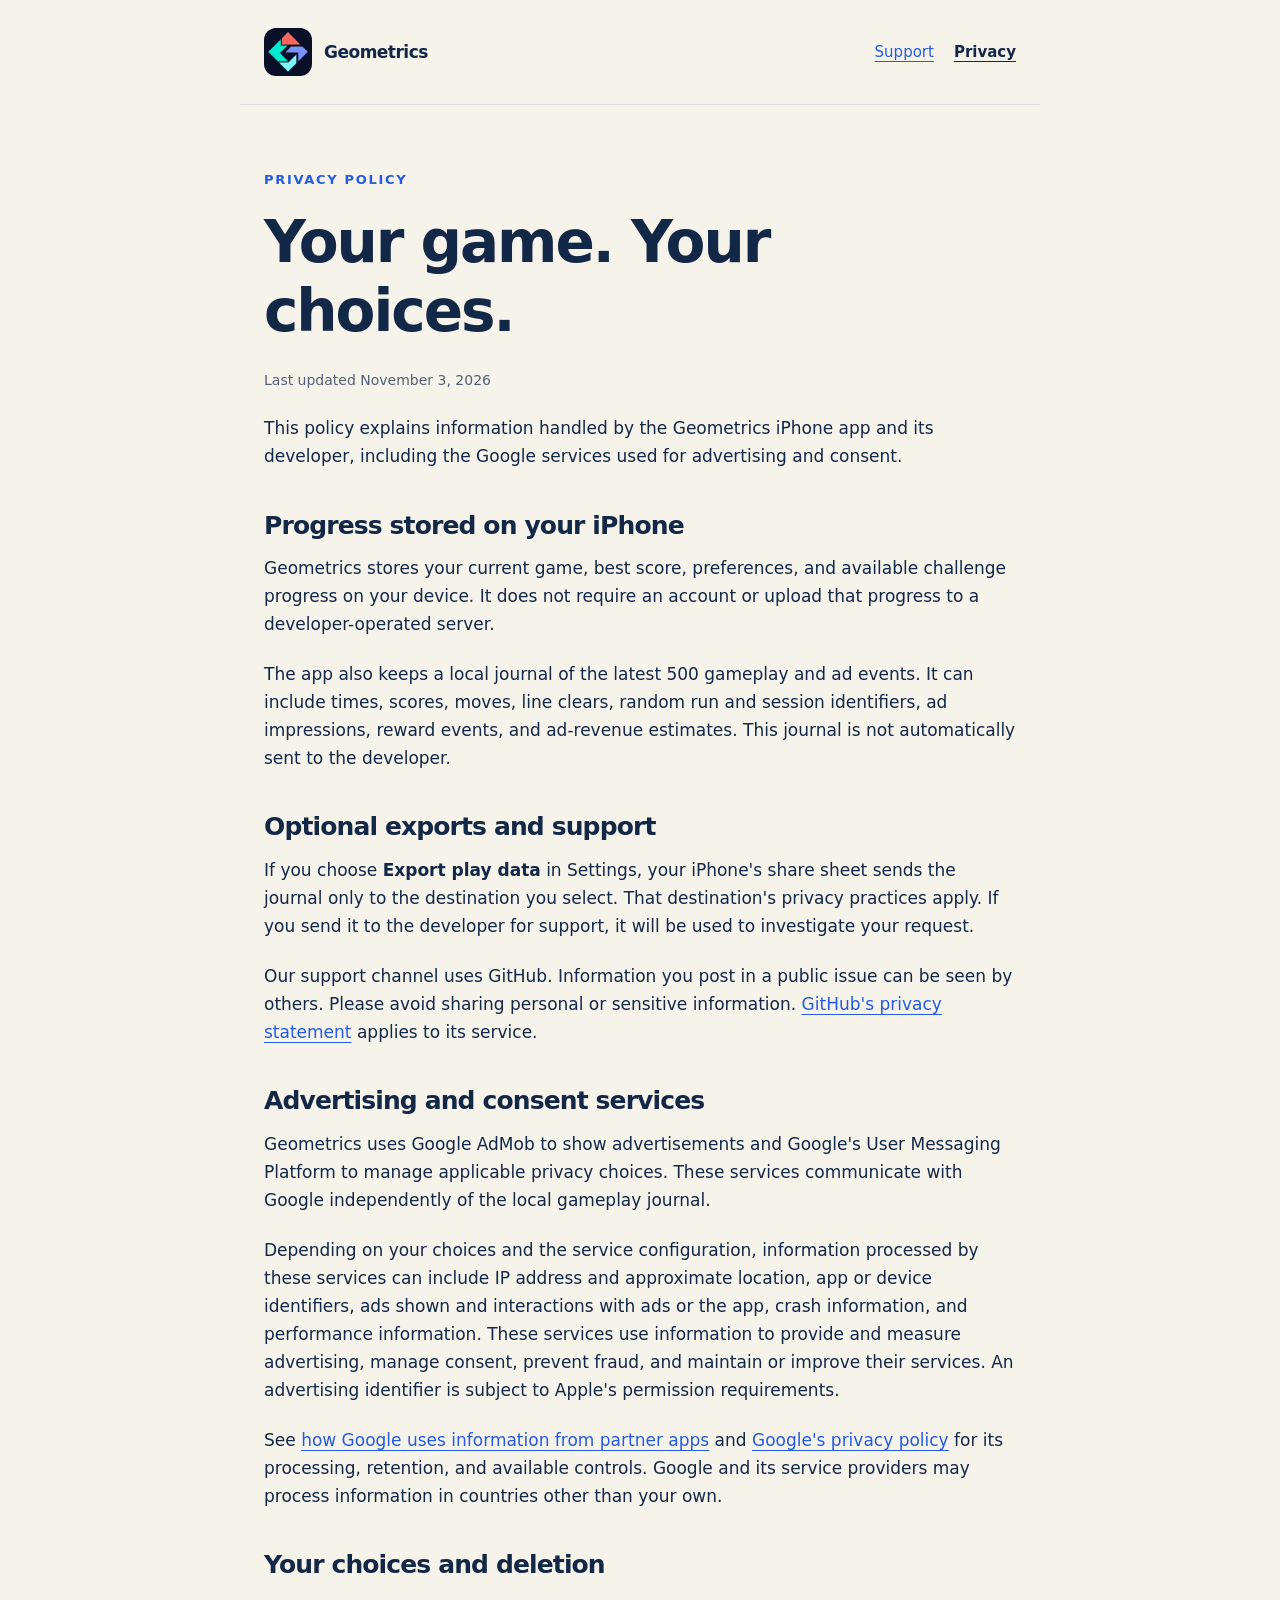
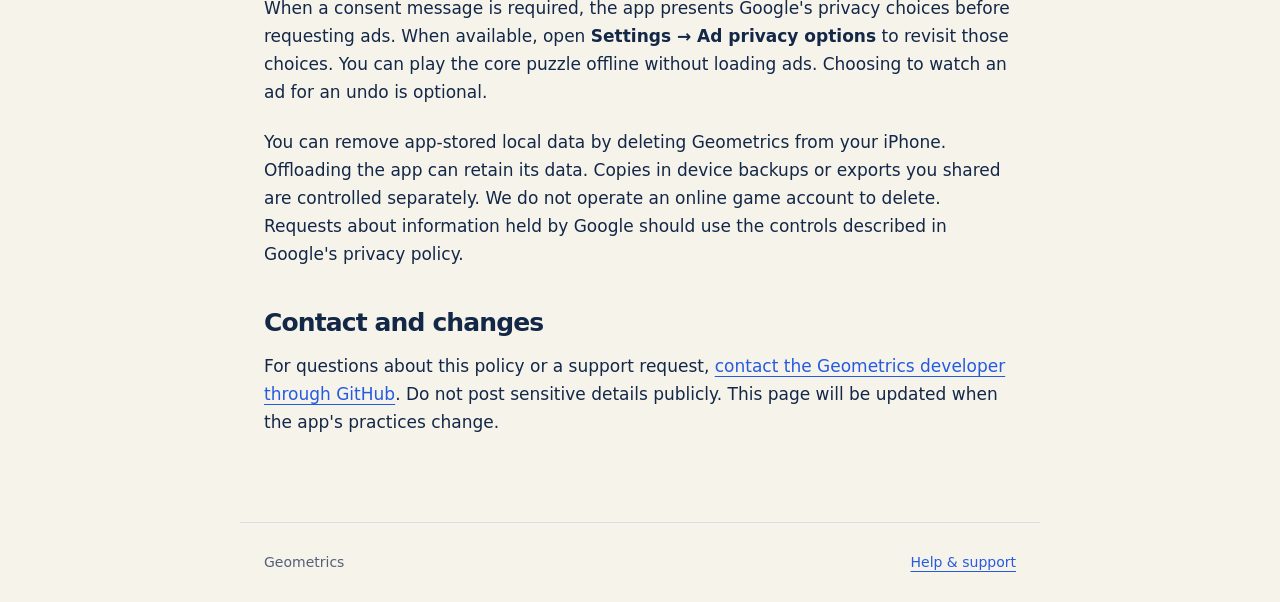
==== privacy.html @ 3883777c "Publish Geometrics support and privacy pages" ====
<!doctype html>
<html lang="en"><head><meta charset="utf-8"><meta name="viewport" content="width=device-width,initial-scale=1"><meta name="description" content="How Geometrics handles local progress, optional exports, and information used by Google's advertising and consent services."><title>Privacy policy · Geometrics</title><link rel="icon" href="assets/logo.png"><link rel="stylesheet" href="style.css"></head><body>
<a class="skip" href="#main">Skip to content</a><header><a class="brand" href="index.html"><img src="assets/logo.png" width="48" height="48" alt="">Geometrics</a><nav aria-label="Main"><a href="support.html">Support</a><a href="privacy.html" aria-current="page">Privacy</a></nav></header>
<main id="main"><p class="eyebrow">Privacy policy</p><h1>Your game. Your choices.</h1><p class="meta">Last updated November 3, 2026</p><p>This policy explains information handled by the Geometrics iPhone app and its developer, including the Google services used for advertising and consent.</p><h2>Progress stored on your iPhone</h2><p>Geometrics stores your current game, best score, preferences, and available challenge progress on your device. It does not require an account or upload that progress to a developer-operated server.</p><p>The app also keeps a local journal of the latest 500 gameplay and ad events. It can include times, scores, moves, line clears, random run and session identifiers, ad impressions, reward events, and ad-revenue estimates. This journal is not automatically sent to the developer.</p><h2>Optional exports and support</h2><p>If you choose <strong>Export play data</strong> in Settings, your iPhone's share sheet sends the journal only to the destination you select. That destination's privacy practices apply. If you send it to the developer for support, it will be used to investigate your request.</p><p>Our support channel uses GitHub. Information you post in a public issue can be seen by others. Please avoid sharing personal or sensitive information. <a href="https://docs.github.com/en/site-policy/privacy-policies/github-general-privacy-statement">GitHub's privacy statement</a> applies to its service.</p><h2>Advertising and consent services</h2><p>Geometrics uses Google AdMob to show advertisements and Google's User Messaging Platform to manage applicable privacy choices. These services communicate with Google independently of the local gameplay journal.</p><p>Depending on your choices and the service configuration, information processed by these services can include IP address and approximate location, app or device identifiers, ads shown and interactions with ads or the app, crash information, and performance information. These services use information to provide and measure advertising, manage consent, prevent fraud, and maintain or improve their services. An advertising identifier is subject to Apple's permission requirements.</p><p>See <a href="https://policies.google.com/technologies/partner-sites">how Google uses information from partner apps</a> and <a href="https://policies.google.com/privacy">Google's privacy policy</a> for its processing, retention, and available controls. Google and its service providers may process information in countries other than your own.</p><h2>Your choices and deletion</h2><p>When a consent message is required, the app presents Google's privacy choices before requesting ads. When available, open <strong>Settings → Ad privacy options</strong> to revisit those choices. You can play the core puzzle offline without loading ads. Choosing to watch an ad for an undo is optional.</p><p>You can remove app-stored local data by deleting Geometrics from your iPhone. Offloading the app can retain its data. Copies in device backups or exports you shared are controlled separately. We do not operate an online game account to delete. Requests about information held by Google should use the controls described in Google's privacy policy.</p><h2>Contact and changes</h2><p>For questions about this policy or a support request, <a href="https://github.com/lazyboy1234/geometrics-support/issues/new">contact the Geometrics developer through GitHub</a>. Do not post sensitive details publicly. This page will be updated when the app's practices change.</p></main>
<footer><span>Geometrics</span><a href="support.html">Help &amp; support</a></footer></body></html>
---- style.css ----
:root{color-scheme:light;--paper:#f6f3eb;--ink:#132747;--muted:#536078;--blue:#245be1;--line:#d8dfeb}*{box-sizing:border-box}body{margin:0;background:var(--paper);color:var(--ink);font:17px/1.65 ui-sans-serif,system-ui,-apple-system,BlinkMacSystemFont,"Segoe UI",sans-serif}a{color:var(--blue);text-underline-offset:4px}a:hover{text-decoration-thickness:2px}a:focus-visible{outline:3px solid var(--blue);outline-offset:5px;border-radius:3px}header,main,footer{max-width:800px;margin:auto;padding:28px 24px}header{display:flex;align-items:center;justify-content:space-between;gap:24px;border-bottom:1px solid var(--line)}.brand{display:flex;align-items:center;gap:12px;color:var(--ink);text-decoration:none;font-weight:750;letter-spacing:-.03em}.brand img{width:48px;height:48px;border-radius:12px}nav{display:flex;gap:20px;font-size:15px}nav a[aria-current]{color:var(--ink);font-weight:700}main{min-height:65vh;padding-top:64px;padding-bottom:64px}h1,h2{line-height:1.18;letter-spacing:-.035em}h1{font-size:clamp(36px,7vw,58px);max-width:650px;margin:0 0 24px}h2{font-size:25px;margin:40px 0 14px}p,ul,ol{margin:0 0 22px}.lead{font-size:21px;color:var(--muted);max-width:620px}.eyebrow{font-size:13px;font-weight:750;letter-spacing:.13em;text-transform:uppercase;color:var(--blue);margin-bottom:18px}.card{padding:24px;border:1px solid var(--line);border-radius:18px;background:#fff9;margin:30px 0}.card h2{margin-top:0}.button{display:inline-block;background:var(--ink);color:white;border-radius:12px;padding:12px 20px;text-decoration:none;font-weight:650}.meta,footer{font-size:14px;color:var(--muted)}footer{border-top:1px solid var(--line);display:flex;justify-content:space-between;gap:20px}.skip{position:absolute;left:16px;top:-100px;background:white;padding:8px}.skip:focus{top:12px}@media(max-width:480px){header{padding:20px;gap:12px}.brand{gap:8px;font-size:16px}.brand img{width:36px;height:36px}nav{gap:12px;font-size:14px}main{padding:42px 20px}.lead{font-size:19px}footer{padding:24px 20px;flex-direction:column;gap:8px}}
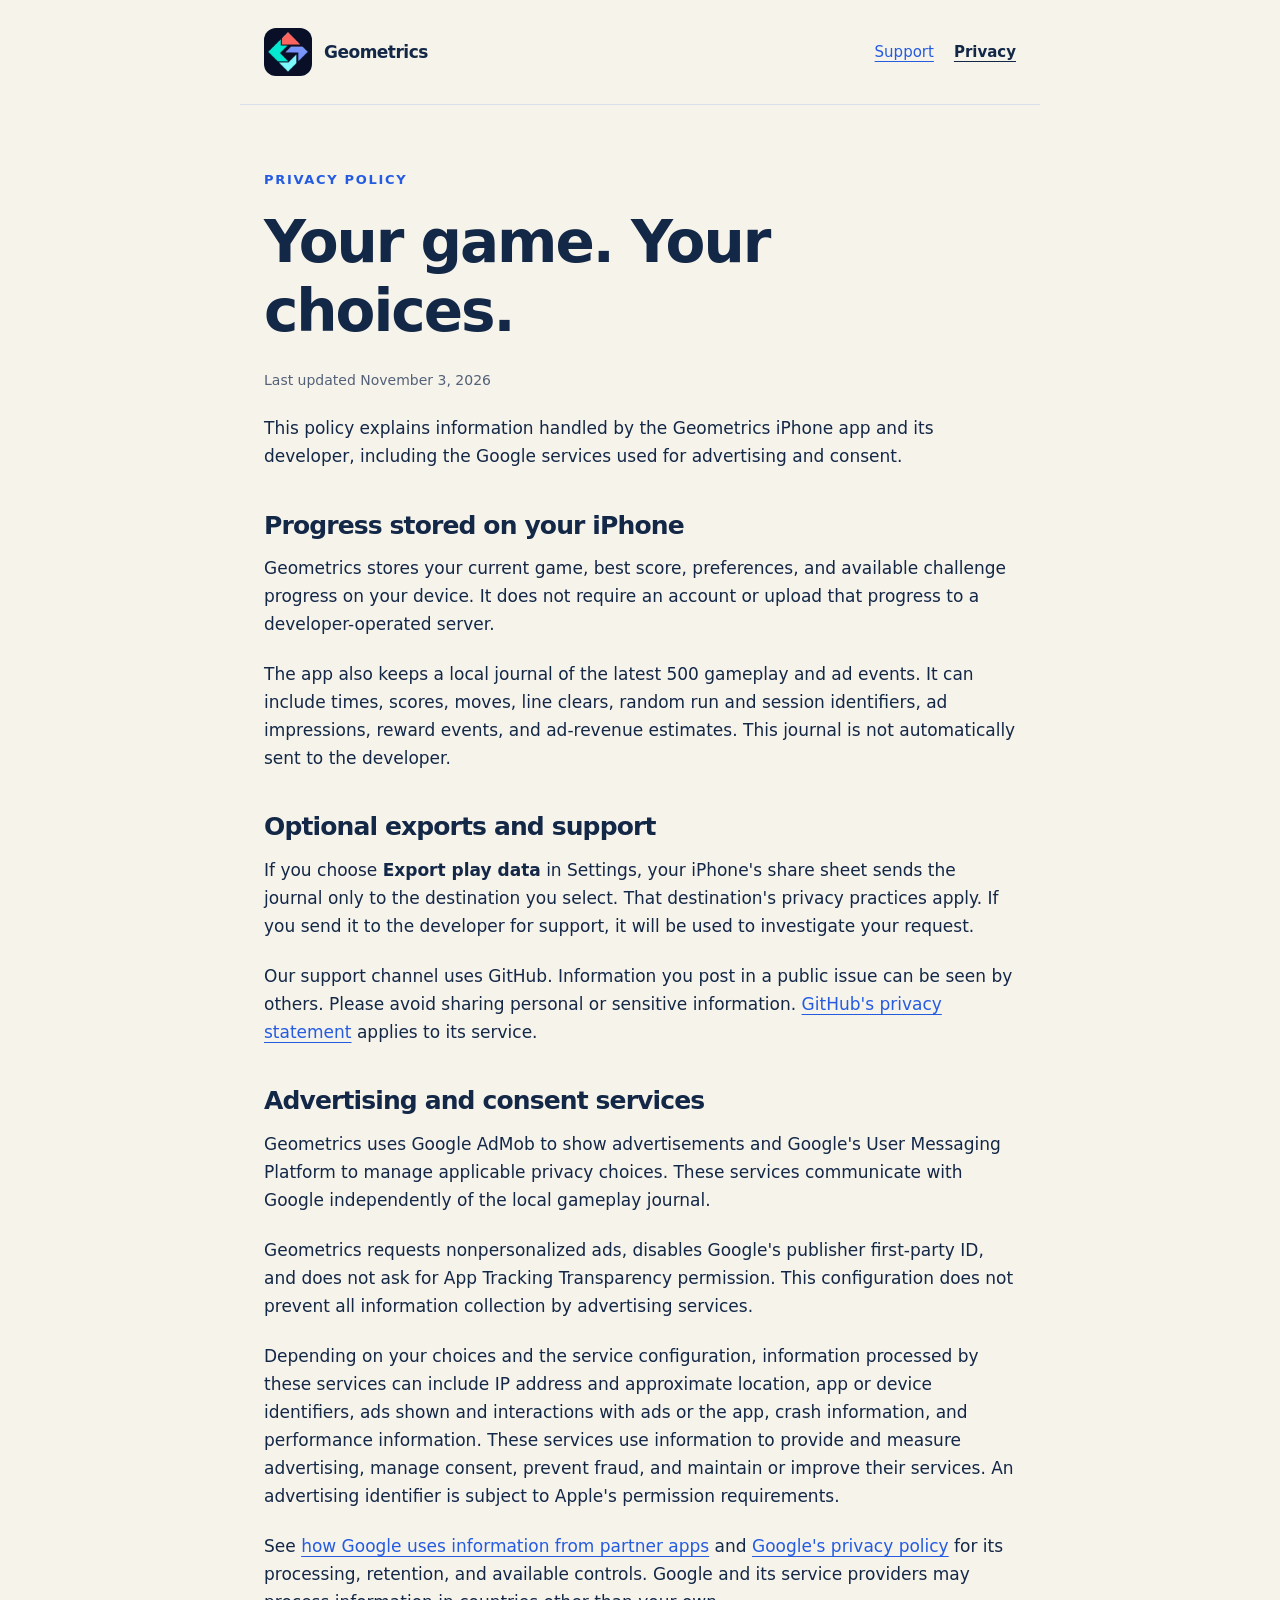
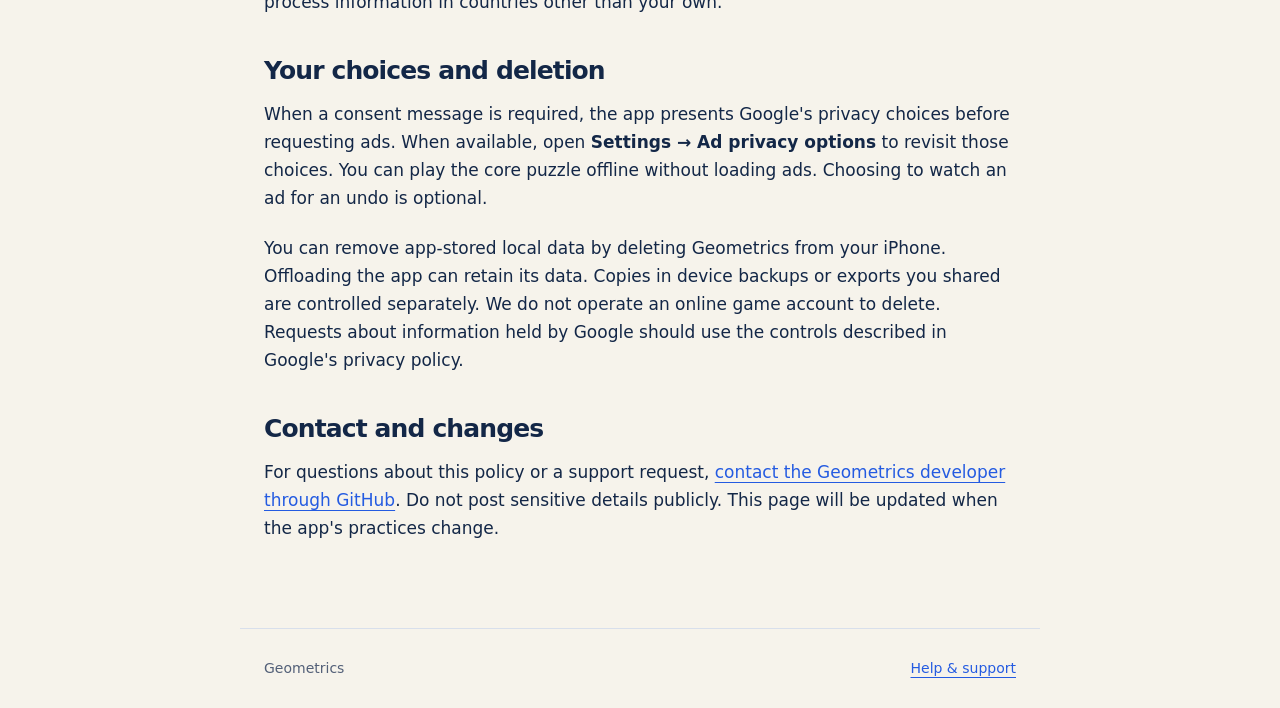
==== commit 1893cddb: "Clarify nonpersonalized advertising configuration" ====
--- a/privacy.html
+++ b/privacy.html
@@ -1,5 +1,5 @@
 <!doctype html>
 <html lang="en"><head><meta charset="utf-8"><meta name="viewport" content="width=device-width,initial-scale=1"><meta name="description" content="How Geometrics handles local progress, optional exports, and information used by Google's advertising and consent services."><title>Privacy policy · Geometrics</title><link rel="icon" href="assets/logo.png"><link rel="stylesheet" href="style.css"></head><body>
 <a class="skip" href="#main">Skip to content</a><header><a class="brand" href="index.html"><img src="assets/logo.png" width="48" height="48" alt="">Geometrics</a><nav aria-label="Main"><a href="support.html">Support</a><a href="privacy.html" aria-current="page">Privacy</a></nav></header>
-<main id="main"><p class="eyebrow">Privacy policy</p><h1>Your game. Your choices.</h1><p class="meta">Last updated November 3, 2026</p><p>This policy explains information handled by the Geometrics iPhone app and its developer, including the Google services used for advertising and consent.</p><h2>Progress stored on your iPhone</h2><p>Geometrics stores your current game, best score, preferences, and available challenge progress on your device. It does not require an account or upload that progress to a developer-operated server.</p><p>The app also keeps a local journal of the latest 500 gameplay and ad events. It can include times, scores, moves, line clears, random run and session identifiers, ad impressions, reward events, and ad-revenue estimates. This journal is not automatically sent to the developer.</p><h2>Optional exports and support</h2><p>If you choose <strong>Export play data</strong> in Settings, your iPhone's share sheet sends the journal only to the destination you select. That destination's privacy practices apply. If you send it to the developer for support, it will be used to investigate your request.</p><p>Our support channel uses GitHub. Information you post in a public issue can be seen by others. Please avoid sharing personal or sensitive information. <a href="https://docs.github.com/en/site-policy/privacy-policies/github-general-privacy-statement">GitHub's privacy statement</a> applies to its service.</p><h2>Advertising and consent services</h2><p>Geometrics uses Google AdMob to show advertisements and Google's User Messaging Platform to manage applicable privacy choices. These services communicate with Google independently of the local gameplay journal.</p><p>Depending on your choices and the service configuration, information processed by these services can include IP address and approximate location, app or device identifiers, ads shown and interactions with ads or the app, crash information, and performance information. These services use information to provide and measure advertising, manage consent, prevent fraud, and maintain or improve their services. An advertising identifier is subject to Apple's permission requirements.</p><p>See <a href="https://policies.google.com/technologies/partner-sites">how Google uses information from partner apps</a> and <a href="https://policies.google.com/privacy">Google's privacy policy</a> for its processing, retention, and available controls. Google and its service providers may process information in countries other than your own.</p><h2>Your choices and deletion</h2><p>When a consent message is required, the app presents Google's privacy choices before requesting ads. When available, open <strong>Settings → Ad privacy options</strong> to revisit those choices. You can play the core puzzle offline without loading ads. Choosing to watch an ad for an undo is optional.</p><p>You can remove app-stored local data by deleting Geometrics from your iPhone. Offloading the app can retain its data. Copies in device backups or exports you shared are controlled separately. We do not operate an online game account to delete. Requests about information held by Google should use the controls described in Google's privacy policy.</p><h2>Contact and changes</h2><p>For questions about this policy or a support request, <a href="https://github.com/lazyboy1234/geometrics-support/issues/new">contact the Geometrics developer through GitHub</a>. Do not post sensitive details publicly. This page will be updated when the app's practices change.</p></main>
+<main id="main"><p class="eyebrow">Privacy policy</p><h1>Your game. Your choices.</h1><p class="meta">Last updated November 3, 2026</p><p>This policy explains information handled by the Geometrics iPhone app and its developer, including the Google services used for advertising and consent.</p><h2>Progress stored on your iPhone</h2><p>Geometrics stores your current game, best score, preferences, and available challenge progress on your device. It does not require an account or upload that progress to a developer-operated server.</p><p>The app also keeps a local journal of the latest 500 gameplay and ad events. It can include times, scores, moves, line clears, random run and session identifiers, ad impressions, reward events, and ad-revenue estimates. This journal is not automatically sent to the developer.</p><h2>Optional exports and support</h2><p>If you choose <strong>Export play data</strong> in Settings, your iPhone's share sheet sends the journal only to the destination you select. That destination's privacy practices apply. If you send it to the developer for support, it will be used to investigate your request.</p><p>Our support channel uses GitHub. Information you post in a public issue can be seen by others. Please avoid sharing personal or sensitive information. <a href="https://docs.github.com/en/site-policy/privacy-policies/github-general-privacy-statement">GitHub's privacy statement</a> applies to its service.</p><h2>Advertising and consent services</h2><p>Geometrics uses Google AdMob to show advertisements and Google's User Messaging Platform to manage applicable privacy choices. These services communicate with Google independently of the local gameplay journal.</p><p>Geometrics requests nonpersonalized ads, disables Google's publisher first-party ID, and does not ask for App Tracking Transparency permission. This configuration does not prevent all information collection by advertising services.</p><p>Depending on your choices and the service configuration, information processed by these services can include IP address and approximate location, app or device identifiers, ads shown and interactions with ads or the app, crash information, and performance information. These services use information to provide and measure advertising, manage consent, prevent fraud, and maintain or improve their services. An advertising identifier is subject to Apple's permission requirements.</p><p>See <a href="https://policies.google.com/technologies/partner-sites">how Google uses information from partner apps</a> and <a href="https://policies.google.com/privacy">Google's privacy policy</a> for its processing, retention, and available controls. Google and its service providers may process information in countries other than your own.</p><h2>Your choices and deletion</h2><p>When a consent message is required, the app presents Google's privacy choices before requesting ads. When available, open <strong>Settings → Ad privacy options</strong> to revisit those choices. You can play the core puzzle offline without loading ads. Choosing to watch an ad for an undo is optional.</p><p>You can remove app-stored local data by deleting Geometrics from your iPhone. Offloading the app can retain its data. Copies in device backups or exports you shared are controlled separately. We do not operate an online game account to delete. Requests about information held by Google should use the controls described in Google's privacy policy.</p><h2>Contact and changes</h2><p>For questions about this policy or a support request, <a href="https://github.com/lazyboy1234/geometrics-support/issues/new">contact the Geometrics developer through GitHub</a>. Do not post sensitive details publicly. This page will be updated when the app's practices change.</p></main>
 <footer><span>Geometrics</span><a href="support.html">Help &amp; support</a></footer></body></html>
